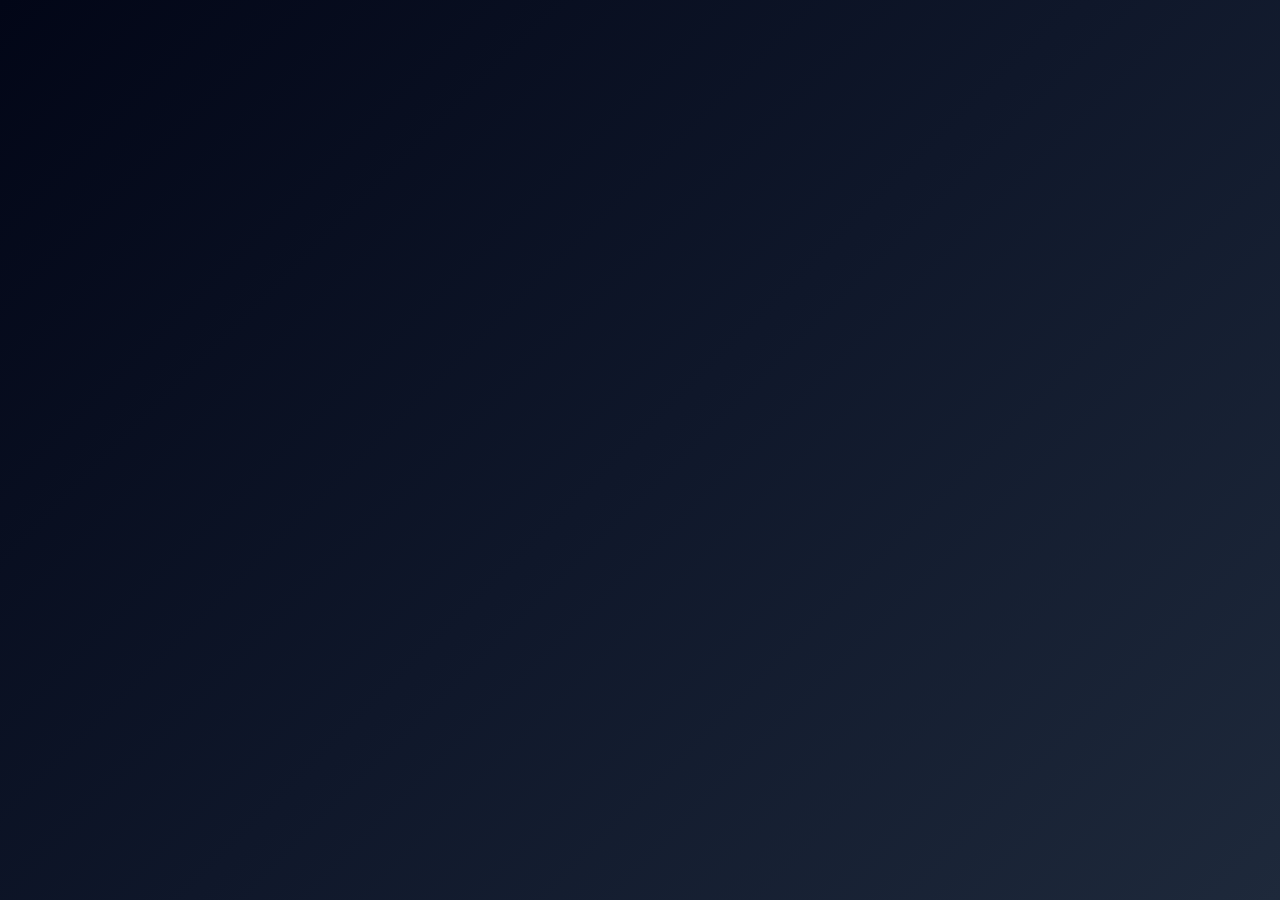
==== web/index.html @ fe1afcbd "Primeiro commit: Estrutura inicial do Assistente Financeiro Inteligente" ====
<!DOCTYPE html>
<html lang="pt-BR">
<head>
  <meta charset="UTF-8">
  <meta name="viewport" content="width=device-width, initial-scale=1.0">

  <title>FinanceControl - Login</title>

<style>
  * {
    margin: 0;
    padding: 0;
    box-sizing: border-box;
    font-family: Arial, Helvetica, sans-serif;
  }

  body {
    min-height: 100vh;
    background: linear-gradient(135deg, #020617, #0f172a, #1e293b);
    display: flex;
    justify-content: center;
    align-items: center;
  }

  .login-container {
    width: 100%;
    max-width: 420px;
    background: rgba(15, 23, 42, 0.9);
    backdrop-filter: blur(10px);
    padding: 40px;
    border-radius: 20px;
    box-shadow: 0 20px 50px rgba(0, 0, 0, 0.6);
    border: 1px solid rgba(255, 255, 255, 0.05);
    color: #e2e8f0;
  }

  .login-container h1 {
    text-align: center;
    margin-bottom: 10px;
    font-size: 30px;
    color: #38bdf8;
  }

  .login-container p {
    text-align: center;
    color: #94a3b8;
    margin-bottom: 30px;
    font-size: 15px;
  }

  .form-group {
    margin-bottom: 20px;
  }

  label {
    display: block;
    margin-bottom: 8px;
    font-weight: bold;
    color: #cbd5f5;
    font-size: 14px;
  }

  input {
    width: 100%;
    padding: 14px;
    border-radius: 12px;
    border: 1px solid #334155;
    font-size: 15px;
    outline: none;
    background: #020617;
    color: #e2e8f0;
    transition: 0.3s;
  }

  input::placeholder {
    color: #64748b;
  }

  input:focus {
    border-color: #38bdf8;
    box-shadow: 0 0 10px rgba(56, 189, 248, 0.4);
  }

  button {
    width: 100%;
    padding: 14px;
    border-radius: 12px;
    border: none;
    background: linear-gradient(90deg, #06b6d4, #3b82f6);
    color: white;
    font-size: 16px;
    font-weight: bold;
    cursor: pointer;
    transition: 0.3s;
  }

  button:hover {
    transform: translateY(-2px);
    box-shadow: 0 10px 25px rgba(59, 130, 246, 0.4);
  }

  .error-message {
    color: #f87171;
    margin-top: 12px;
    text-align: center;
    display: none;
    font-size: 14px;
  }
</style>

</head>

<body>


  <script src="js/auth.js"></script>
</body>
</html>
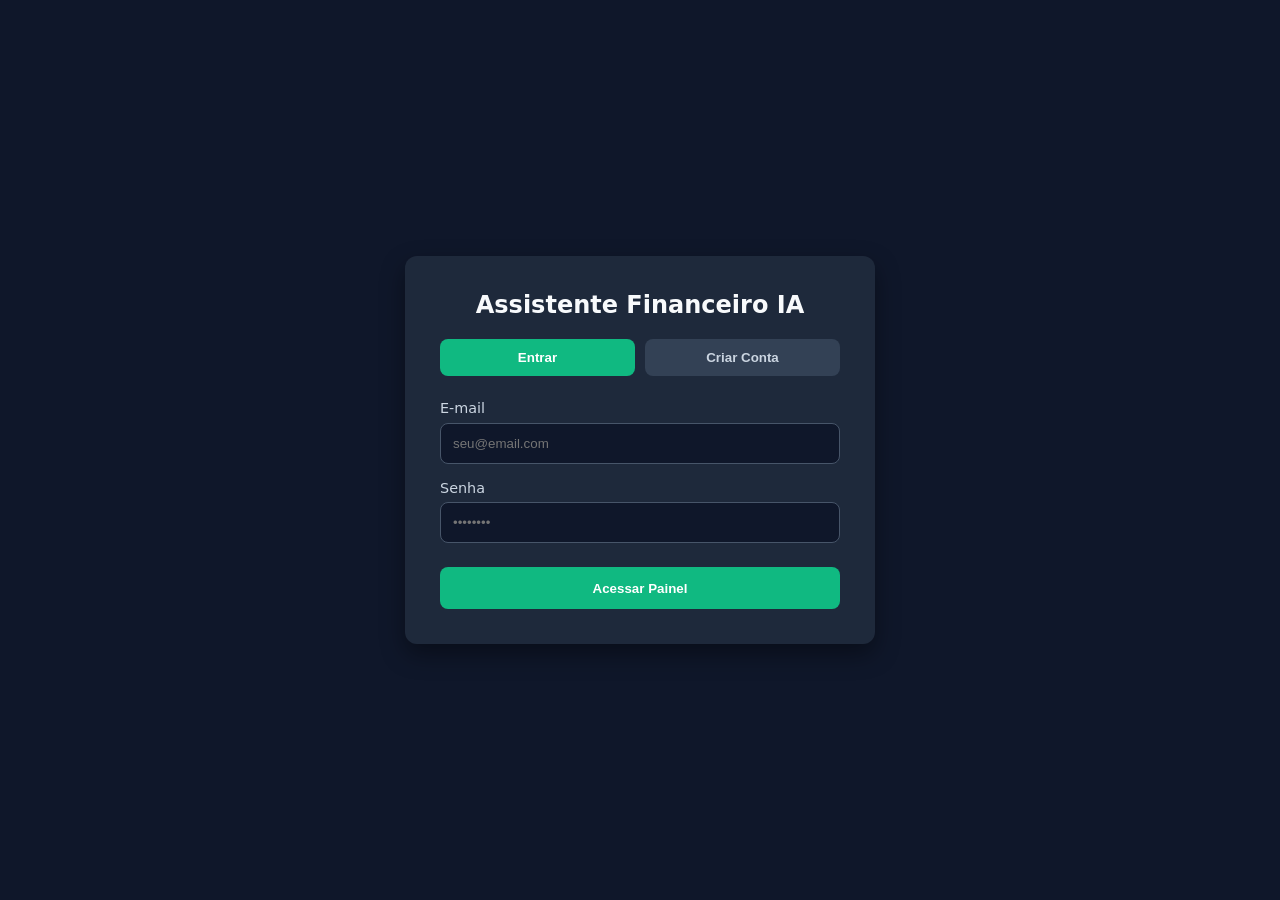
==== commit ecfb7743: "finalizado" ====
--- a/web/index.html
+++ b/web/index.html
@@ -1,118 +1,145 @@
+<!-- Caminho: web/index.html -->
 <!DOCTYPE html>
 <html lang="pt-BR">
 <head>
-  <meta charset="UTF-8">
-  <meta name="viewport" content="width=device-width, initial-scale=1.0">
+    <meta charset="UTF-8">
+    <meta name="viewport" content="width=device-width, initial-scale=1.0">
+    <title>Login - Assistente Financeiro Inteligente</title>
+    <link rel="stylesheet" href="/css/dashboard.css">
+    <style>
+        body {
+            display: flex;
+            align-items: center;
+            justify-content: center;
+            min-height: 100vh;
+            margin: 0;
+            background: #0f172a;
+            font-family: system-ui, -apple-system, sans-serif;
+            color: #f8fafc;
+        }
+        .auth-card {
+            background: #1e293b;
+            padding: 2.2rem;
+            border-radius: 12px;
+            width: 100%;
+            max-width: 400px;
+            box-shadow: 0 10px 25px rgba(0,0,0,0.4);
+        }
+        .auth-tabs {
+            display: flex;
+            gap: 10px;
+            margin-bottom: 1.5rem;
+        }
+        .auth-tabs button {
+            flex: 1;
+            padding: 0.7rem;
+            border: none;
+            border-radius: 8px;
+            cursor: pointer;
+            font-weight: 600;
+            background: #334155;
+            color: #cbd5e1;
+        }
+        .auth-tabs button.active {
+            background: #10b981;
+            color: #ffffff;
+        }
+        .form-group {
+            margin-bottom: 1rem;
+        }
+        .form-group label {
+            display: block;
+            margin-bottom: 0.4rem;
+            font-size: 0.9rem;
+            color: #cbd5e1;
+        }
+        .form-group input {
+            width: 100%;
+            padding: 0.75rem;
+            border-radius: 8px;
+            border: 1px solid #475569;
+            background: #0f172a;
+            color: #ffffff;
+            box-sizing: border-box;
+        }
+        .btn-submit {
+            width: 100%;
+            padding: 0.85rem;
+            border: none;
+            border-radius: 8px;
+            background: #10b981;
+            color: #ffffff;
+            font-weight: 700;
+            cursor: pointer;
+            margin-top: 0.5rem;
+        }
+        .btn-submit:hover {
+            background: #059669;
+        }
+        .alert-box {
+            padding: 0.75rem;
+            border-radius: 8px;
+            margin-bottom: 1rem;
+            font-size: 0.9rem;
+            display: none;
+        }
+        .alert-error {
+            background: rgba(239, 68, 68, 0.2);
+            border: 1px solid #ef4444;
+            color: #fca5a5;
+        }
+        .alert-success {
+            background: rgba(16, 185, 129, 0.2);
+            border: 1px solid #10b981;
+            color: #6ee7b7;
+        }
+    </style>
+</head>
+<body>
+    <div class="auth-card">
+        <h2 style="text-align: center; margin-top: 0;">Assistente Financeiro IA</h2>
+        <div class="auth-tabs">
+            <button id="tab-login" class="active" type="button" onclick="alternarAba('login')">Entrar</button>
+            <button id="tab-register" type="button" onclick="alternarAba('register')">Criar Conta</button>
+        </div>
 
-  <title>FinanceControl - Login</title>
+        <div id="auth-alert" class="alert-box"></div>
 
-<style>
-  * {
-    margin: 0;
-    padding: 0;
-    box-sizing: border-box;
-    font-family: Arial, Helvetica, sans-serif;
-  }
+        <!-- Formulário de Login -->
+        <form id="form-login">
+            <div class="form-group">
+                <label for="login-email">E-mail</label>
+                <input type="email" id="login-email" required placeholder="seu@email.com">
+            </div>
+            <div class="form-group">
+                <label for="login-senha">Senha</label>
+                <input type="password" id="login-senha" required placeholder="••••••••">
+            </div>
+            <button type="submit" class="btn-submit">Acessar Painel</button>
+        </form>
 
-  body {
-    min-height: 100vh;
-    background: linear-gradient(135deg, #020617, #0f172a, #1e293b);
-    display: flex;
-    justify-content: center;
-    align-items: center;
-  }
+        <!-- Formulário de Cadastro -->
+        <form id="form-register" style="display: none;">
+            <div class="form-group">
+                <label for="reg-nome">Nome Completo</label>
+                <input type="text" id="reg-nome" required placeholder="Seu Nome">
+            </div>
+            <div class="form-group">
+                <label for="reg-email">E-mail</label>
+                <input type="email" id="reg-email" required placeholder="seu@email.com">
+            </div>
+            <div class="form-group">
+                <label for="reg-whatsapp">WhatsApp (com DDD, opcional)</label>
+                <input type="text" id="reg-whatsapp" placeholder="5545999999999">
+            </div>
+            <div class="form-group">
+                <label for="reg-senha">Senha (mínimo 6 caracteres)</label>
+                <input type="password" id="reg-senha" required minlength="6" placeholder="••••••••">
+            </div>
+            <button type="submit" class="btn-submit">Cadastrar com Segurança</button>
+        </form>
+    </div>
 
-  .login-container {
-    width: 100%;
-    max-width: 420px;
-    background: rgba(15, 23, 42, 0.9);
-    backdrop-filter: blur(10px);
-    padding: 40px;
-    border-radius: 20px;
-    box-shadow: 0 20px 50px rgba(0, 0, 0, 0.6);
-    border: 1px solid rgba(255, 255, 255, 0.05);
-    color: #e2e8f0;
-  }
-
-  .login-container h1 {
-    text-align: center;
-    margin-bottom: 10px;
-    font-size: 30px;
-    color: #38bdf8;
-  }
-
-  .login-container p {
-    text-align: center;
-    color: #94a3b8;
-    margin-bottom: 30px;
-    font-size: 15px;
-  }
-
-  .form-group {
-    margin-bottom: 20px;
-  }
-
-  label {
-    display: block;
-    margin-bottom: 8px;
-    font-weight: bold;
-    color: #cbd5f5;
-    font-size: 14px;
-  }
-
-  input {
-    width: 100%;
-    padding: 14px;
-    border-radius: 12px;
-    border: 1px solid #334155;
-    font-size: 15px;
-    outline: none;
-    background: #020617;
-    color: #e2e8f0;
-    transition: 0.3s;
-  }
-
-  input::placeholder {
-    color: #64748b;
-  }
-
-  input:focus {
-    border-color: #38bdf8;
-    box-shadow: 0 0 10px rgba(56, 189, 248, 0.4);
-  }
-
-  button {
-    width: 100%;
-    padding: 14px;
-    border-radius: 12px;
-    border: none;
-    background: linear-gradient(90deg, #06b6d4, #3b82f6);
-    color: white;
-    font-size: 16px;
-    font-weight: bold;
-    cursor: pointer;
-    transition: 0.3s;
-  }
-
-  button:hover {
-    transform: translateY(-2px);
-    box-shadow: 0 10px 25px rgba(59, 130, 246, 0.4);
-  }
-
-  .error-message {
-    color: #f87171;
-    margin-top: 12px;
-    text-align: center;
-    display: none;
-    font-size: 14px;
-  }
-</style>
-
-</head>
-
-<body>
-
-
-  <script src="js/auth.js"></script>
+    <script src="/js/auth.js"></script>
 </body>
 </html>
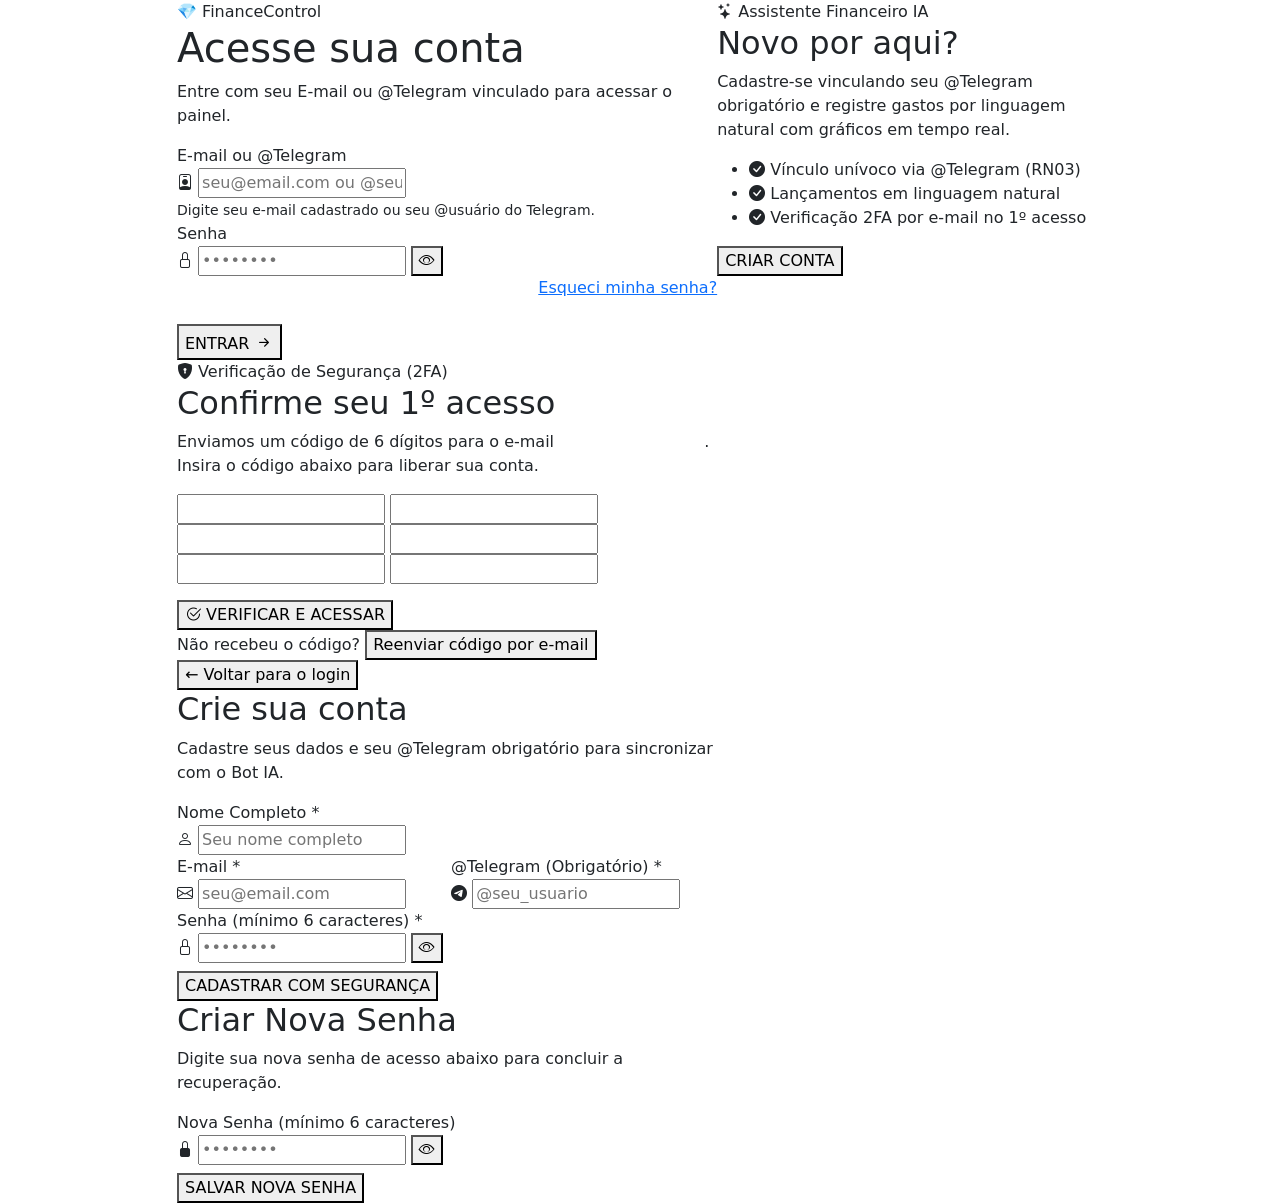
==== commit cd601f0c: "31-10" ====
--- a/web/index.html
+++ b/web/index.html
@@ -4,142 +4,294 @@
 <head>
     <meta charset="UTF-8">
     <meta name="viewport" content="width=device-width, initial-scale=1.0">
-    <title>Login - Assistente Financeiro Inteligente</title>
-    <link rel="stylesheet" href="/css/dashboard.css">
-    <style>
-        body {
-            display: flex;
-            align-items: center;
-            justify-content: center;
-            min-height: 100vh;
-            margin: 0;
-            background: #0f172a;
-            font-family: system-ui, -apple-system, sans-serif;
-            color: #f8fafc;
-        }
-        .auth-card {
-            background: #1e293b;
-            padding: 2.2rem;
-            border-radius: 12px;
-            width: 100%;
-            max-width: 400px;
-            box-shadow: 0 10px 25px rgba(0,0,0,0.4);
-        }
-        .auth-tabs {
-            display: flex;
-            gap: 10px;
-            margin-bottom: 1.5rem;
-        }
-        .auth-tabs button {
-            flex: 1;
-            padding: 0.7rem;
-            border: none;
-            border-radius: 8px;
-            cursor: pointer;
-            font-weight: 600;
-            background: #334155;
-            color: #cbd5e1;
-        }
-        .auth-tabs button.active {
-            background: #10b981;
-            color: #ffffff;
-        }
-        .form-group {
-            margin-bottom: 1rem;
-        }
-        .form-group label {
-            display: block;
-            margin-bottom: 0.4rem;
-            font-size: 0.9rem;
-            color: #cbd5e1;
-        }
-        .form-group input {
-            width: 100%;
-            padding: 0.75rem;
-            border-radius: 8px;
-            border: 1px solid #475569;
-            background: #0f172a;
-            color: #ffffff;
-            box-sizing: border-box;
-        }
-        .btn-submit {
-            width: 100%;
-            padding: 0.85rem;
-            border: none;
-            border-radius: 8px;
-            background: #10b981;
-            color: #ffffff;
-            font-weight: 700;
-            cursor: pointer;
-            margin-top: 0.5rem;
-        }
-        .btn-submit:hover {
-            background: #059669;
-        }
-        .alert-box {
-            padding: 0.75rem;
-            border-radius: 8px;
-            margin-bottom: 1rem;
-            font-size: 0.9rem;
-            display: none;
-        }
-        .alert-error {
-            background: rgba(239, 68, 68, 0.2);
-            border: 1px solid #ef4444;
-            color: #fca5a5;
-        }
-        .alert-success {
-            background: rgba(16, 185, 129, 0.2);
-            border: 1px solid #10b981;
-            color: #6ee7b7;
-        }
-    </style>
+    <title>FinanceControl - Login e Cadastro</title>
+    <link href="https://cdn.jsdelivr.net/npm/bootstrap@5.3.3/dist/css/bootstrap.min.css" rel="stylesheet">
+    <link href="https://cdn.jsdelivr.net/npm/bootstrap-icons@1.11.3/font/bootstrap-icons.min.css" rel="stylesheet">
+    <link rel="stylesheet" href="/css/auth.css">
 </head>
 <body>
-    <div class="auth-card">
-        <h2 style="text-align: center; margin-top: 0;">Assistente Financeiro IA</h2>
-        <div class="auth-tabs">
-            <button id="tab-login" class="active" type="button" onclick="alternarAba('login')">Entrar</button>
-            <button id="tab-register" type="button" onclick="alternarAba('register')">Criar Conta</button>
+    <main class="auth-wrapper">
+        <div class="container">
+            <div class="row justify-content-center">
+                <div class="col-12 col-xl-10">
+                    <section class="split-auth-card" aria-label="Autenticação do Sistema">
+                        <div class="row g-0">
+                            
+                            <!-- COLUNA 1 (PRINCIPAL): LOGIN, 2FA, CADASTRO E REDEFINIÇÃO DE SENHA -->
+                            <div class="col-12 col-lg-7 auth-col-main">
+                                <div class="auth-form-container">
+                                    
+                                    <div class="brand-header">
+                                        <span class="brand-icon">💎</span>
+                                        <span class="brand-name">FinanceControl</span>
+                                    </div>
+
+                                    <div id="auth-alert" class="alert-box" role="alert"></div>
+
+                                    <!-- VISÃO 1: FORMULÁRIO DE LOGIN -->
+                                    <div id="view-login" class="auth-view active">
+                                        <h1 class="auth-title">Acesse sua conta</h1>
+                                        <p class="auth-subtitle">
+                                            Entre com seu E-mail ou @Telegram vinculado para acessar o painel.
+                                        </p>
+
+                                        <form id="form-login" novalidate>
+                                            <div class="form-group">
+                                                <label for="login-identificador">E-mail ou @Telegram</label>
+                                                <div class="input-icon-wrapper">
+                                                    <i class="bi bi-person-badge input-icon-left"></i>
+                                                    <input 
+                                                        type="text" 
+                                                        id="login-identificador" 
+                                                        name="identificador"
+                                                        required 
+                                                        autocomplete="username"
+                                                        placeholder="seu@email.com ou @seu_telegram">
+                                                </div>
+                                                <small class="field-hint">
+                                                    Digite seu e-mail cadastrado ou seu @usuário do Telegram.
+                                                </small>
+                                            </div>
+
+                                            <div class="form-group">
+                                                <label for="login-senha">Senha</label>
+                                                <div class="input-icon-wrapper">
+                                                    <i class="bi bi-lock input-icon-left"></i>
+                                                    <input 
+                                                        type="password" 
+                                                        id="login-senha" 
+                                                        name="senha"
+                                                        required 
+                                                        autocomplete="current-password"
+                                                        placeholder="••••••••">
+                                                    <button 
+                                                        type="button" 
+                                                        class="btn-toggle-password" 
+                                                        data-target="login-senha"
+                                                        aria-label="Mostrar ou ocultar senha">
+                                                        <i class="bi bi-eye"></i>
+                                                    </button>
+                                                </div>
+                                            </div>
+
+                                            <div class="d-flex justify-content-end align-items-center mb-4">
+                                                <a href="#" class="forgot-password-link" data-bs-toggle="modal" data-bs-target="#modalEsqueciSenha">
+                                                    Esqueci minha senha?
+                                                </a>
+                                            </div>
+
+                                            <button type="submit" id="btn-entrar" class="btn-submit">
+                                                <span>ENTRAR</span>
+                                                <i class="bi bi-arrow-right-short fs-5"></i>
+                                            </button>
+                                        </form>
+                                    </div>
+
+                                    <!-- VISÃO 2: VERIFICAÇÃO 2FA (1º LOGIN) -->
+                                    <div id="view-2fa" class="auth-view">
+                                        <div class="twofa-badge">
+                                            <i class="bi bi-shield-lock-fill"></i> Verificação de Segurança (2FA)
+                                        </div>
+                                        <h2 class="auth-title">Confirme seu 1º acesso</h2>
+                                        <p class="auth-subtitle">
+                                            Enviamos um código de 6 dígitos para o e-mail 
+                                            <strong id="twofa-email-destino" class="text-white">u***@email.com</strong>. 
+                                            Insira o código abaixo para liberar sua conta.
+                                        </p>
+
+                                        <form id="form-2fa" novalidate>
+                                            <div class="otp-inputs-container" aria-label="Código de verificação de 6 dígitos">
+                                                <input type="text" class="otp-input" maxlength="1" inputmode="numeric" pattern="[0-9]*" required aria-label="Dígito 1">
+                                                <input type="text" class="otp-input" maxlength="1" inputmode="numeric" pattern="[0-9]*" required aria-label="Dígito 2">
+                                                <input type="text" class="otp-input" maxlength="1" inputmode="numeric" pattern="[0-9]*" required aria-label="Dígito 3">
+                                                <input type="text" class="otp-input" maxlength="1" inputmode="numeric" pattern="[0-9]*" required aria-label="Dígito 4">
+                                                <input type="text" class="otp-input" maxlength="1" inputmode="numeric" pattern="[0-9]*" required aria-label="Dígito 5">
+                                                <input type="text" class="otp-input" maxlength="1" inputmode="numeric" pattern="[0-9]*" required aria-label="Dígito 6">
+                                            </div>
+
+                                            <button type="submit" id="btn-validar-2fa" class="btn-submit btn-submit-green mt-3">
+                                                <i class="bi bi-check2-circle"></i>
+                                                <span>VERIFICAR E ACESSAR</span>
+                                            </button>
+
+                                            <div class="twofa-footer">
+                                                <span>Não recebeu o código? 
+                                                    <button type="button" id="btn-reenviar-2fa" class="btn-link-inline">Reenviar código por e-mail</button>
+                                                </span>
+                                                <button type="button" id="btn-voltar-login" class="btn-link-muted">
+                                                    &larr; Voltar para o login
+                                                </button>
+                                            </div>
+                                        </form>
+                                    </div>
+
+                                    <!-- VISÃO 3: FORMULÁRIO DE CADASTRO (@TELEGRAM OBRIGATÓRIO) -->
+                                    <div id="view-register" class="auth-view">
+                                        <h2 class="auth-title">Crie sua conta</h2>
+                                        <p class="auth-subtitle">
+                                            Cadastre seus dados e seu @Telegram obrigatório para sincronizar com o Bot IA.
+                                        </p>
+
+                                        <form id="form-register" novalidate>
+                                            <div class="form-group">
+                                                <label for="reg-nome">Nome Completo *</label>
+                                                <div class="input-icon-wrapper">
+                                                    <i class="bi bi-person input-icon-left"></i>
+                                                    <input type="text" id="reg-nome" required placeholder="Seu nome completo">
+                                                </div>
+                                            </div>
+
+                                            <div class="row g-2">
+                                                <div class="col-12 col-sm-6">
+                                                    <div class="form-group">
+                                                        <label for="reg-email">E-mail *</label>
+                                                        <div class="input-icon-wrapper">
+                                                            <i class="bi bi-envelope input-icon-left"></i>
+                                                            <input type="email" id="reg-email" required placeholder="seu@email.com">
+                                                        </div>
+                                                    </div>
+                                                </div>
+                                                <div class="col-12 col-sm-6">
+                                                    <div class="form-group">
+                                                        <label for="reg-telegram">@Telegram (Obrigatório) *</label>
+                                                        <div class="input-icon-wrapper">
+                                                            <i class="bi bi-telegram input-icon-left"></i>
+                                                            <input 
+                                                                type="text" 
+                                                                id="reg-telegram" 
+                                                                required 
+                                                                placeholder="@seu_usuario">
+                                                        </div>
+                                                    </div>
+                                                </div>
+                                            </div>
+
+                                            <div class="form-group">
+                                                <label for="reg-senha">Senha (mínimo 6 caracteres) *</label>
+                                                <div class="input-icon-wrapper">
+                                                    <i class="bi bi-lock input-icon-left"></i>
+                                                    <input type="password" id="reg-senha" required minlength="6" placeholder="••••••••">
+                                                    <button 
+                                                        type="button" 
+                                                        class="btn-toggle-password" 
+                                                        data-target="reg-senha"
+                                                        aria-label="Mostrar ou ocultar senha de cadastro">
+                                                        <i class="bi bi-eye"></i>
+                                                    </button>
+                                                </div>
+                                            </div>
+
+                                            <button type="submit" id="btn-cadastrar" class="btn-submit btn-submit-green mt-2">
+                                                <span>CADASTRAR COM SEGURANÇA</span>
+                                            </button>
+                                        </form>
+                                    </div>
+
+                                    <!-- VISÃO 4: REDEFINIR SENHA (ACIONADA PELO LINK DO E-MAIL) -->
+                                    <div id="view-reset-password" class="auth-view">
+                                        <h2 class="auth-title">Criar Nova Senha</h2>
+                                        <p class="auth-subtitle">
+                                            Digite sua nova senha de acesso abaixo para concluir a recuperação.
+                                        </p>
+
+                                        <form id="form-reset-password" novalidate>
+                                            <div class="form-group">
+                                                <label for="nova-senha-reset">Nova Senha (mínimo 6 caracteres)</label>
+                                                <div class="input-icon-wrapper">
+                                                    <i class="bi bi-lock-fill input-icon-left"></i>
+                                                    <input type="password" id="nova-senha-reset" required minlength="6" placeholder="••••••••">
+                                                    <button 
+                                                        type="button" 
+                                                        class="btn-toggle-password" 
+                                                        data-target="nova-senha-reset"
+                                                        aria-label="Mostrar ou ocultar nova senha">
+                                                        <i class="bi bi-eye"></i>
+                                                    </button>
+                                                </div>
+                                            </div>
+
+                                            <button type="submit" id="btn-salvar-nova-senha" class="btn-submit btn-submit-green mt-2">
+                                                <span>SALVAR NOVA SENHA</span>
+                                            </button>
+                                        </form>
+                                    </div>
+
+                                </div>
+                            </div>
+
+                            <!-- COLUNA 2 (DESTAQUE): CHAMADA PARA CADASTRO -->
+                            <div class="col-12 col-lg-5 auth-col-highlight">
+                                <div class="highlight-content">
+                                    <div class="highlight-badge">
+                                        <i class="bi bi-stars"></i> Assistente Financeiro IA
+                                    </div>
+
+                                    <h2 id="cta-titulo" class="highlight-title">Novo por aqui?</h2>
+                                    <p id="cta-descricao" class="highlight-text">
+                                        Cadastre-se vinculando seu @Telegram obrigatório e registre gastos por linguagem natural com gráficos em tempo real.
+                                    </p>
+
+                                    <ul class="highlight-features" id="cta-features">
+                                        <li><i class="bi bi-check-circle-fill"></i> Vínculo unívoco via @Telegram (RN03)</li>
+                                        <li><i class="bi bi-check-circle-fill"></i> Lançamentos em linguagem natural</li>
+                                        <li><i class="bi bi-check-circle-fill"></i> Verificação 2FA por e-mail no 1º acesso</li>
+                                    </ul>
+
+                                    <button type="button" id="btn-alternar-modo" class="btn-outline-highlight">
+                                        CRIAR CONTA
+                                    </button>
+                                </div>
+                            </div>
+
+                        </div>
+                    </section>
+                </div>
+            </div>
         </div>
-
-        <div id="auth-alert" class="alert-box"></div>
-
-        <!-- Formulário de Login -->
-        <form id="form-login">
-            <div class="form-group">
-                <label for="login-email">E-mail</label>
-                <input type="email" id="login-email" required placeholder="seu@email.com">
+    </main>
+
+    <!-- MODAL: ESQUECI MINHA SENHA -->
+    <div class="modal fade" id="modalEsqueciSenha" tabindex="-1" aria-labelledby="modalEsqueciSenhaLabel" aria-hidden="true">
+        <div class="modal-dialog modal-dialog-centered">
+            <div class="modal-content custom-modal">
+                <div class="modal-header border-0 pb-0">
+                    <h5 class="modal-title fw-bold text-white" id="modalEsqueciSenhaLabel">
+                        <i class="bi bi-key-fill text-primary me-2"></i>Recuperar Senha
+                    </h5>
+                    <button type="button" class="btn-close btn-close-white" data-bs-dismiss="modal" aria-label="Fechar"></button>
+                </div>
+                <div class="modal-body pt-3">
+                    <p class="modal-desc">
+                        Informe o seu e-mail cadastrado abaixo. Enviaremos um link seguro para você redefinir sua senha.
+                    </p>
+
+                    <div id="forgot-alert" class="alert-box" role="alert"></div>
+
+                    <form id="form-esqueci-senha" novalidate>
+                        <div class="form-group mb-3">
+                            <label for="recuperar-email">E-mail cadastrado</label>
+                            <div class="input-icon-wrapper">
+                                <i class="bi bi-envelope input-icon-left"></i>
+                                <input 
+                                    type="email" 
+                                    id="recuperar-email" 
+                                    required 
+                                    placeholder="seu@email.com">
+                            </div>
+                        </div>
+                        <div class="d-flex justify-content-end gap-2 mt-4">
+                            <button type="button" class="btn-cancel-modal" data-bs-dismiss="modal">Fechar</button>
+                            <button type="submit" id="btn-enviar-recuperacao" class="btn-submit w-auto px-4 mt-0">
+                                Enviar Link
+                            </button>
+                        </div>
+                    </form>
+                </div>
             </div>
-            <div class="form-group">
-                <label for="login-senha">Senha</label>
-                <input type="password" id="login-senha" required placeholder="••••••••">
-            </div>
-            <button type="submit" class="btn-submit">Acessar Painel</button>
-        </form>
-
-        <!-- Formulário de Cadastro -->
-        <form id="form-register" style="display: none;">
-            <div class="form-group">
-                <label for="reg-nome">Nome Completo</label>
-                <input type="text" id="reg-nome" required placeholder="Seu Nome">
-            </div>
-            <div class="form-group">
-                <label for="reg-email">E-mail</label>
-                <input type="email" id="reg-email" required placeholder="seu@email.com">
-            </div>
-            <div class="form-group">
-                <label for="reg-whatsapp">WhatsApp (com DDD, opcional)</label>
-                <input type="text" id="reg-whatsapp" placeholder="5545999999999">
-            </div>
-            <div class="form-group">
-                <label for="reg-senha">Senha (mínimo 6 caracteres)</label>
-                <input type="password" id="reg-senha" required minlength="6" placeholder="••••••••">
-            </div>
-            <button type="submit" class="btn-submit">Cadastrar com Segurança</button>
-        </form>
+        </div>
     </div>
 
+    <script src="https://cdn.jsdelivr.net/npm/bootstrap@5.3.3/dist/js/bootstrap.bundle.min.js"></script>
     <script src="/js/auth.js"></script>
 </body>
 </html>
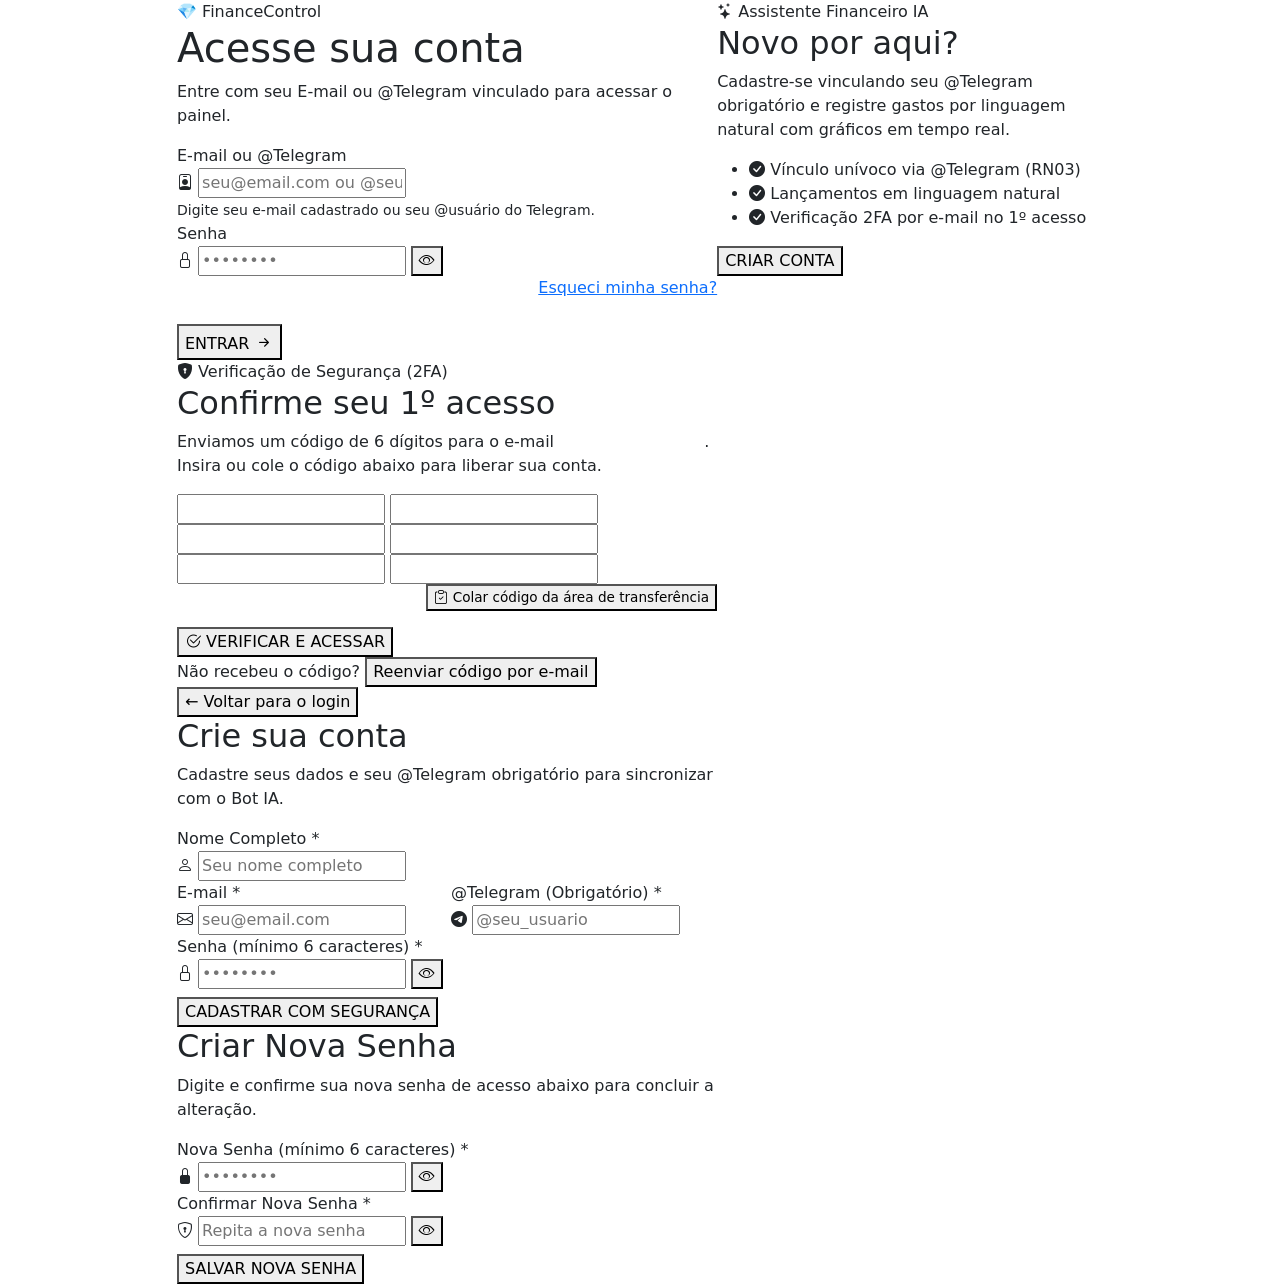
==== commit 18f69a15: "01-11 t" ====
--- a/web/index.html
+++ b/web/index.html
@@ -96,12 +96,12 @@
                                         <p class="auth-subtitle">
                                             Enviamos um código de 6 dígitos para o e-mail 
                                             <strong id="twofa-email-destino" class="text-white">u***@email.com</strong>. 
-                                            Insira o código abaixo para liberar sua conta.
+                                            Insira ou cole o código abaixo para liberar sua conta.
                                         </p>
 
                                         <form id="form-2fa" novalidate>
                                             <div class="otp-inputs-container" aria-label="Código de verificação de 6 dígitos">
-                                                <input type="text" class="otp-input" maxlength="1" inputmode="numeric" pattern="[0-9]*" required aria-label="Dígito 1">
+                                                <input type="text" class="otp-input" maxlength="1" inputmode="numeric" pattern="[0-9]*" autocomplete="one-time-code" required aria-label="Dígito 1">
                                                 <input type="text" class="otp-input" maxlength="1" inputmode="numeric" pattern="[0-9]*" required aria-label="Dígito 2">
                                                 <input type="text" class="otp-input" maxlength="1" inputmode="numeric" pattern="[0-9]*" required aria-label="Dígito 3">
                                                 <input type="text" class="otp-input" maxlength="1" inputmode="numeric" pattern="[0-9]*" required aria-label="Dígito 4">
@@ -109,7 +109,13 @@
                                                 <input type="text" class="otp-input" maxlength="1" inputmode="numeric" pattern="[0-9]*" required aria-label="Dígito 6">
                                             </div>
 
-                                            <button type="submit" id="btn-validar-2fa" class="btn-submit btn-submit-green mt-3">
+                                            <div class="d-flex justify-content-end mb-2">
+                                                <button type="button" id="btn-colar-2fa" class="btn-link-inline" style="font-size: 0.85rem;">
+                                                    <i class="bi bi-clipboard-check"></i> Colar código da área de transferência
+                                                </button>
+                                            </div>
+
+                                            <button type="submit" id="btn-validar-2fa" class="btn-submit btn-submit-green mt-2">
                                                 <i class="bi bi-check2-circle"></i>
                                                 <span>VERIFICAR E ACESSAR</span>
                                             </button>
@@ -187,16 +193,16 @@
                                         </form>
                                     </div>
 
-                                    <!-- VISÃO 4: REDEFINIR SENHA (ACIONADA PELO LINK DO E-MAIL) -->
+                                    <!-- VISÃO 4: REDEFINIR SENHA (COM CONFIRMAÇÃO DE SENHA) -->
                                     <div id="view-reset-password" class="auth-view">
                                         <h2 class="auth-title">Criar Nova Senha</h2>
                                         <p class="auth-subtitle">
-                                            Digite sua nova senha de acesso abaixo para concluir a recuperação.
+                                            Digite e confirme sua nova senha de acesso abaixo para concluir a alteração.
                                         </p>
 
                                         <form id="form-reset-password" novalidate>
                                             <div class="form-group">
-                                                <label for="nova-senha-reset">Nova Senha (mínimo 6 caracteres)</label>
+                                                <label for="nova-senha-reset">Nova Senha (mínimo 6 caracteres) *</label>
                                                 <div class="input-icon-wrapper">
                                                     <i class="bi bi-lock-fill input-icon-left"></i>
                                                     <input type="password" id="nova-senha-reset" required minlength="6" placeholder="••••••••">
@@ -205,6 +211,21 @@
                                                         class="btn-toggle-password" 
                                                         data-target="nova-senha-reset"
                                                         aria-label="Mostrar ou ocultar nova senha">
+                                                        <i class="bi bi-eye"></i>
+                                                    </button>
+                                                </div>
+                                            </div>
+
+                                            <div class="form-group">
+                                                <label for="confirmar-senha-reset">Confirmar Nova Senha *</label>
+                                                <div class="input-icon-wrapper">
+                                                    <i class="bi bi-shield-lock input-icon-left"></i>
+                                                    <input type="password" id="confirmar-senha-reset" required minlength="6" placeholder="Repita a nova senha">
+                                                    <button 
+                                                        type="button" 
+                                                        class="btn-toggle-password" 
+                                                        data-target="confirmar-senha-reset"
+                                                        aria-label="Mostrar ou ocultar confirmação de senha">
                                                         <i class="bi bi-eye"></i>
                                                     </button>
                                                 </div>
@@ -292,6 +313,6 @@
     </div>
 
     <script src="https://cdn.jsdelivr.net/npm/bootstrap@5.3.3/dist/js/bootstrap.bundle.min.js"></script>
-    <script src="/js/auth.js"></script>
+    <script src="/js/auth.js?v=3"></script>
 </body>
 </html>
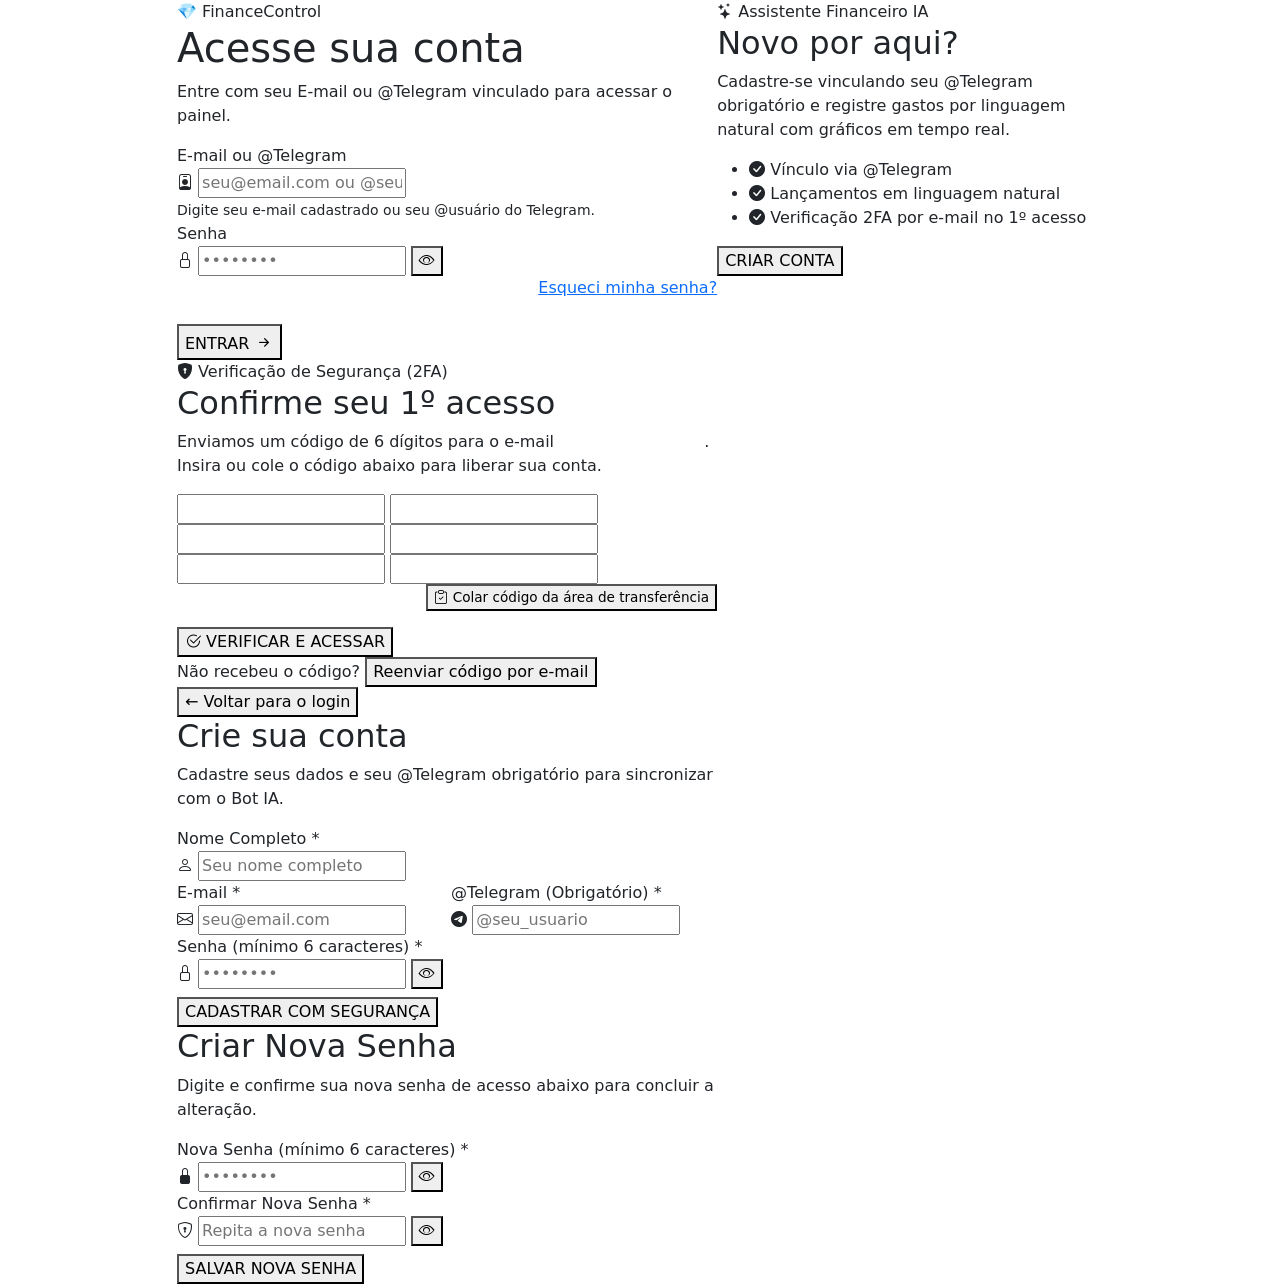
==== commit 909366cf: "24-11" ====
--- a/web/index.html
+++ b/web/index.html
@@ -253,7 +253,7 @@
                                     </p>
 
                                     <ul class="highlight-features" id="cta-features">
-                                        <li><i class="bi bi-check-circle-fill"></i> Vínculo unívoco via @Telegram (RN03)</li>
+                                        <li><i class="bi bi-check-circle-fill"></i> Vínculo via @Telegram </li>
                                         <li><i class="bi bi-check-circle-fill"></i> Lançamentos em linguagem natural</li>
                                         <li><i class="bi bi-check-circle-fill"></i> Verificação 2FA por e-mail no 1º acesso</li>
                                     </ul>
